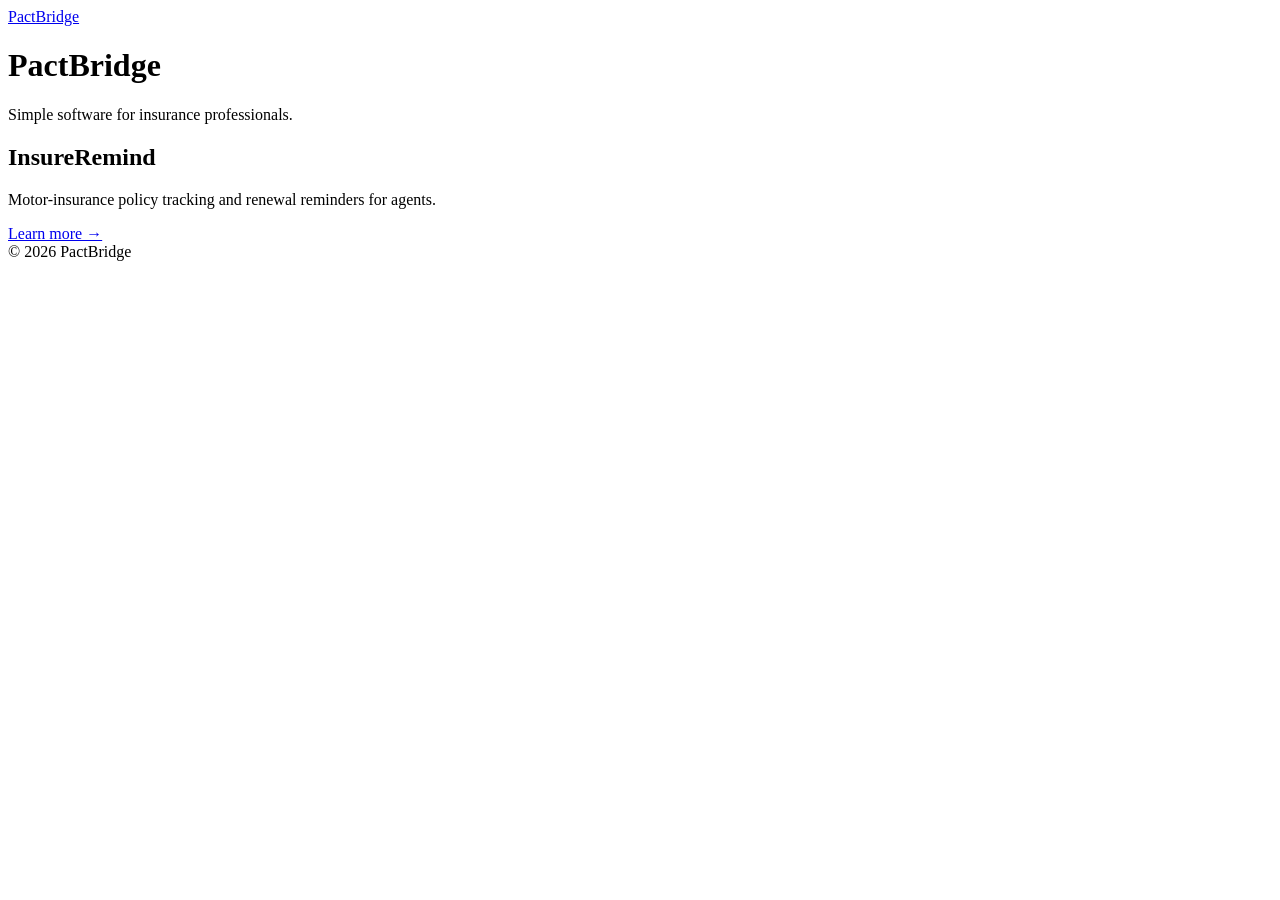
==== site/index.html @ a8bca1b5 "Initial PactBridge site with InsureRemind landing page Static site for pactbridge.in on Azure Static" ====
<!doctype html>
<html lang="en">
<head>
  <meta charset="utf-8">
  <meta name="viewport" content="width=device-width, initial-scale=1">
  <title>PactBridge</title>
  <meta name="description" content="PactBridge builds simple software for insurance professionals.">
  <link rel="stylesheet" href="/styles.css">
</head>
<body>
  <header>
    <div class="wrap">
      <a class="brand" href="/">PactBridge</a>
    </div>
  </header>

  <main>
    <div class="wrap">
      <h1>PactBridge</h1>
      <p class="lead">Simple software for insurance professionals.</p>

      <div class="card">
        <h2>InsureRemind</h2>
        <p>Motor-insurance policy tracking and renewal reminders for agents.</p>
        <a class="btn-link" href="/insureremind/">Learn more &rarr;</a>
      </div>
    </div>
  </main>

  <footer>
    <div class="wrap">&copy; <span id="y">2026</span> PactBridge</div>
  </footer>
  <script>document.getElementById("y").textContent = new Date().getFullYear();</script>
</body>
</html>
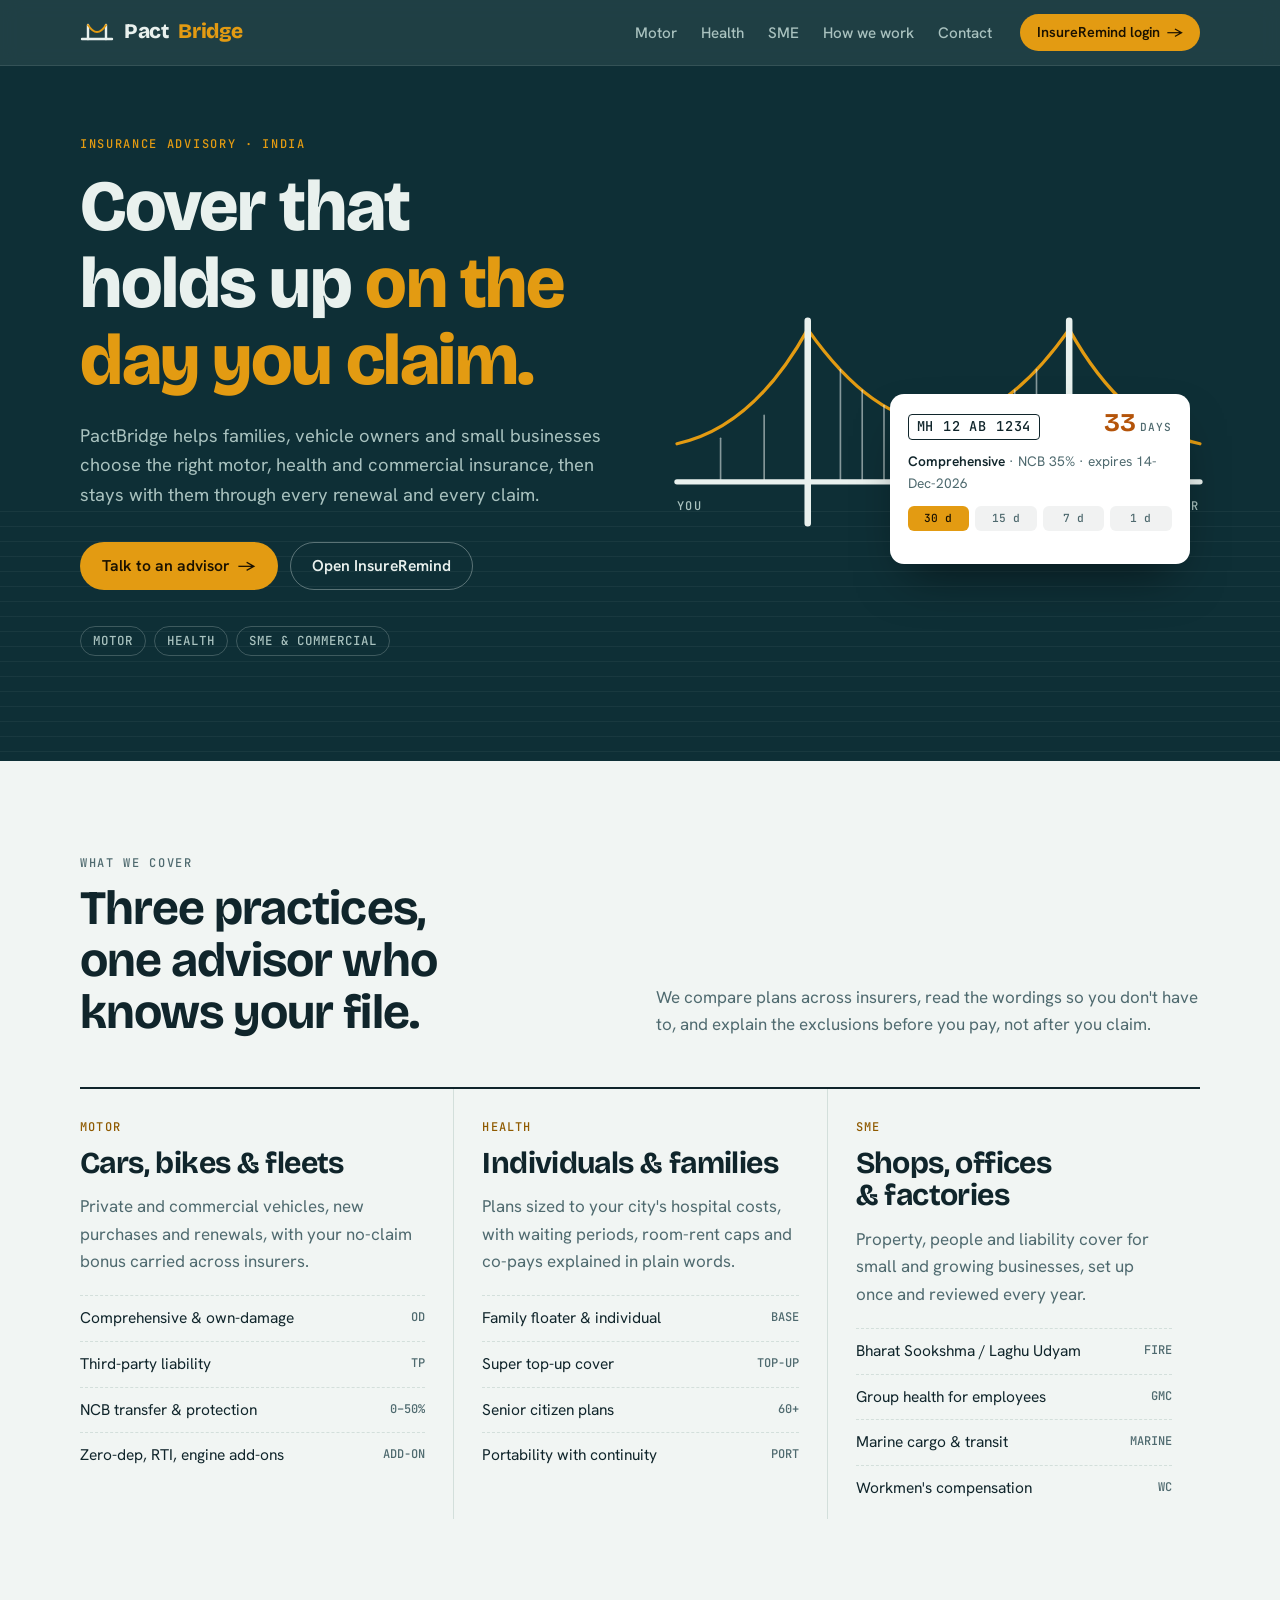
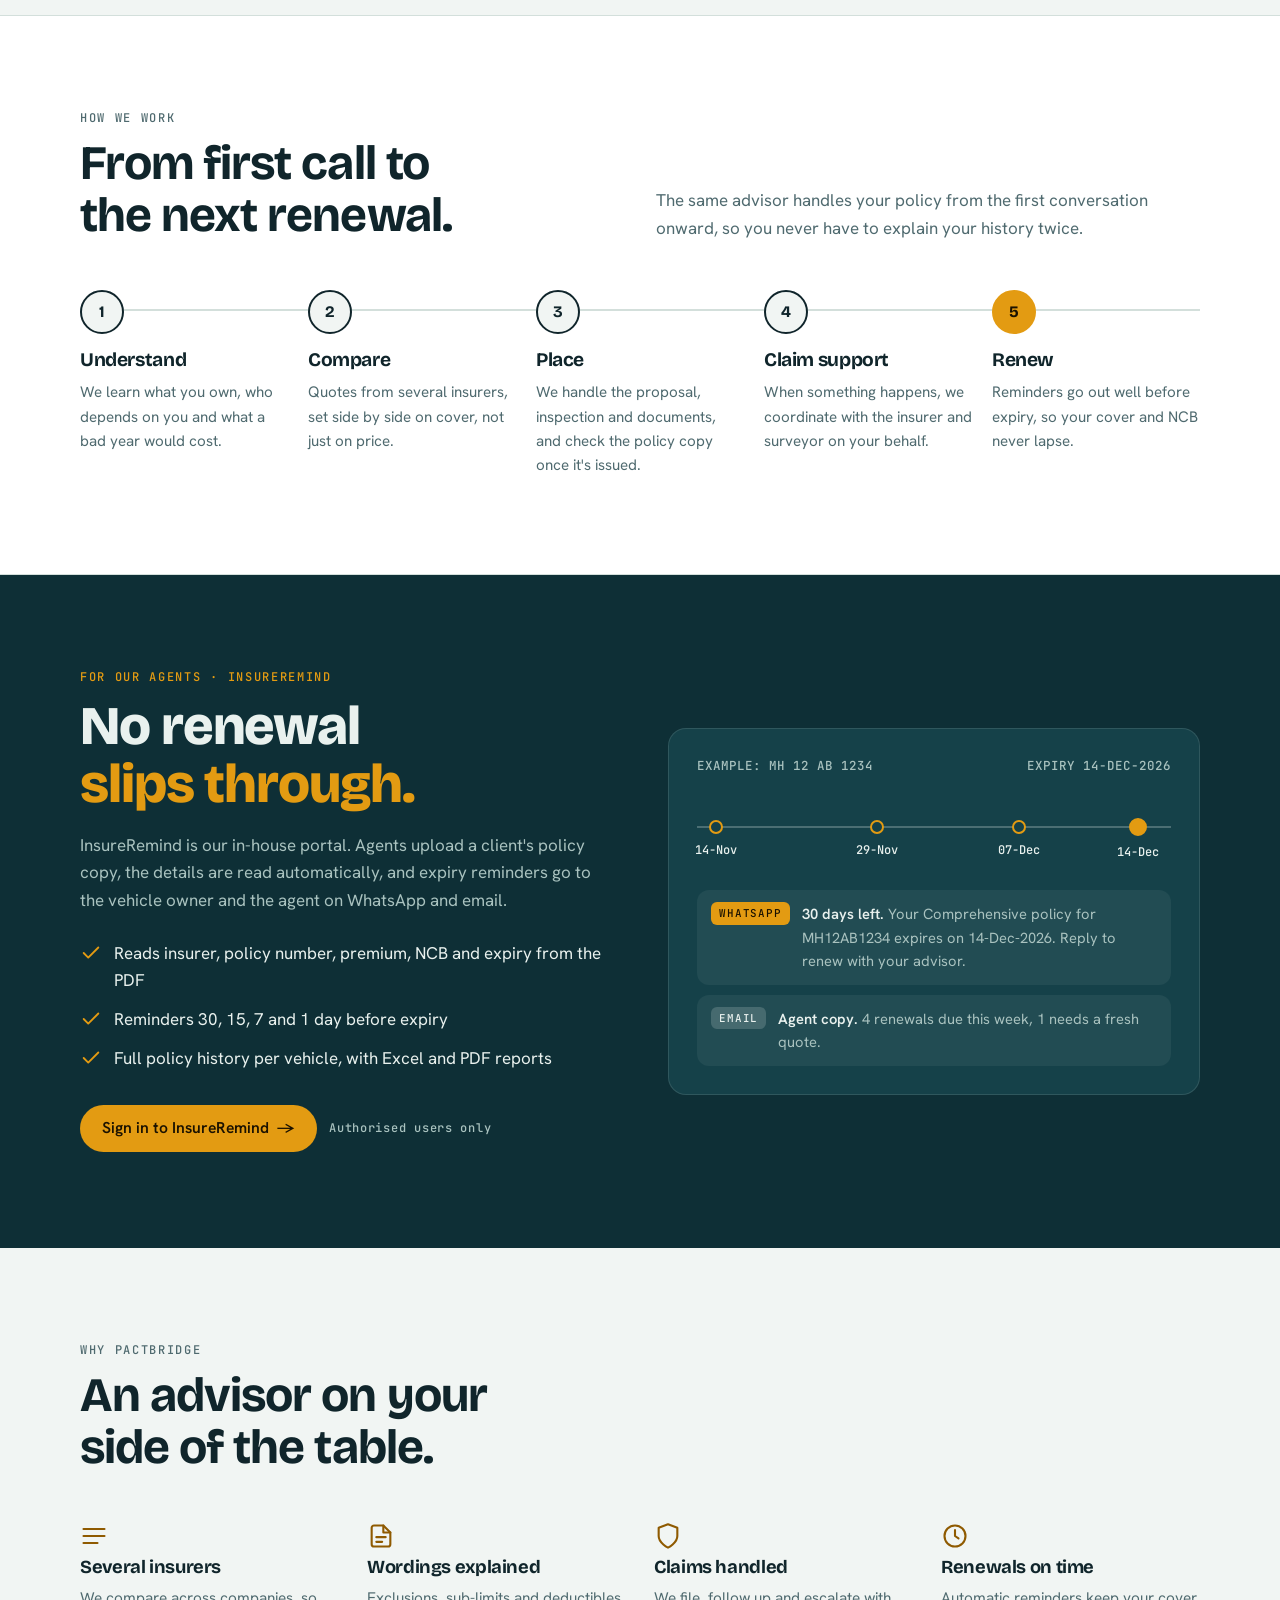
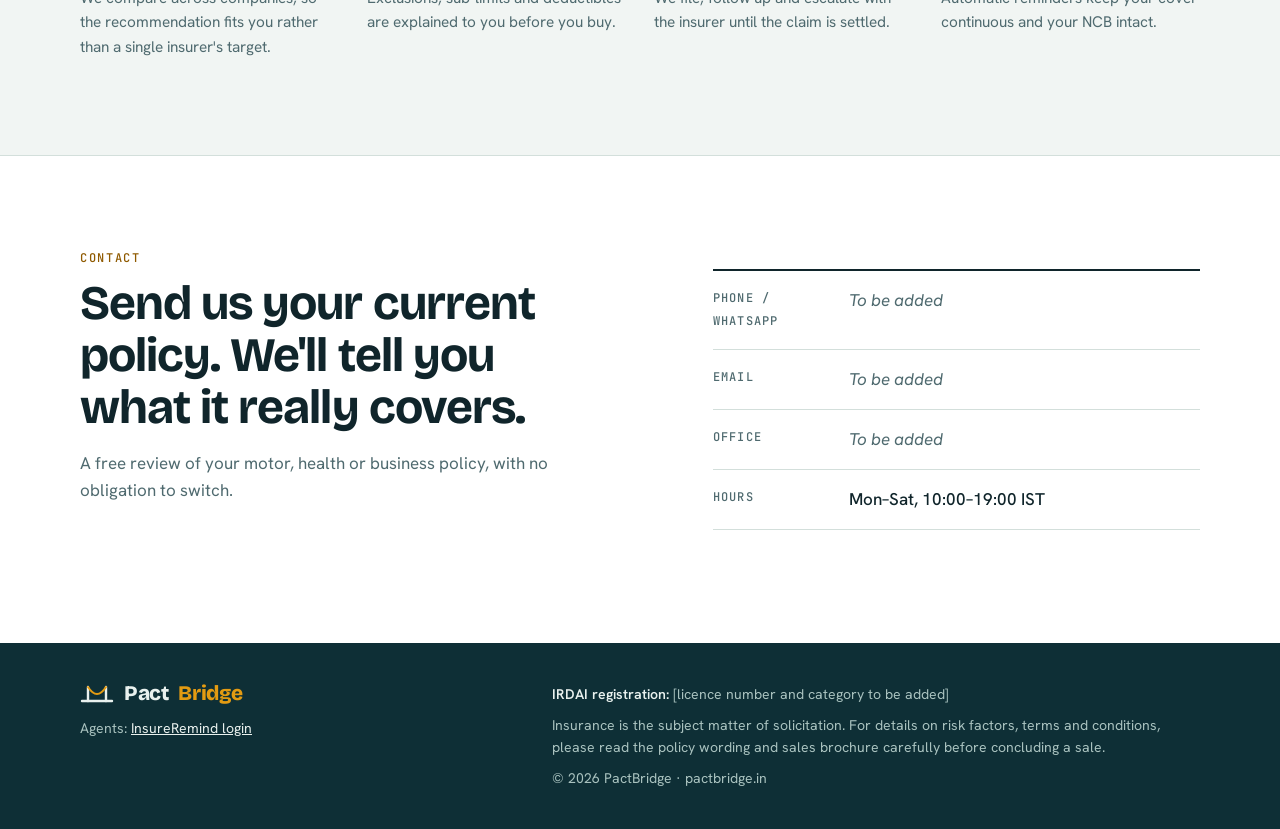
==== commit 41091ee9: "Replace home page with the full PactBridge landing page Practices, process, InsureRemind section and" ====
--- a/site/index.html
+++ b/site/index.html
@@ -1,35 +1,502 @@
 <!doctype html>
 <html lang="en">
 <head>
-  <meta charset="utf-8">
-  <meta name="viewport" content="width=device-width, initial-scale=1">
-  <title>PactBridge</title>
-  <meta name="description" content="PactBridge builds simple software for insurance professionals.">
-  <link rel="stylesheet" href="/styles.css">
-</head>
-<body>
-  <header>
+<meta charset="utf-8">
+<meta name="viewport" content="width=device-width, initial-scale=1, viewport-fit=cover">
+<title>PactBridge</title>
+<meta name="description" content="PactBridge: independent insurance advisory for motor, health and SME cover in India.">
+<link rel="preconnect" href="https://fonts.googleapis.com">
+<link rel="preconnect" href="https://fonts.gstatic.com" crossorigin>
+<link rel="stylesheet" href="https://fonts.googleapis.com/css2?family=Bricolage+Grotesque:opsz,wght@12..96,500;12..96,700;12..96,800&family=Hanken+Grotesk:wght@400;500;600&family=JetBrains+Mono:wght@500&display=swap">
+<style>
+/* Layout: a dark "river" hero with a suspension-bridge drawing, then light bands for practices,
+   process, the InsureRemind tool panel, and contact. Bridge = the pact between client and insurer. */
+:root {
+  --bg: #F1F5F3;          /* paper with a green-teal bias */
+  --surface: #FFFFFF;
+  --fg: #10252B;          /* ink */
+  --muted: #4F6A6F;
+  --line: #D3DFDB;
+  --river: #0E2F36;       /* hero / tool band */
+  --river-2: #154149;
+  --on-river: #E9F1EE;
+  --on-river-muted: #A9C2BF;
+  --accent: #E39B12;      /* marigold */
+  --accent-ink: #8F5A00;  /* accent as text on light ground */
+  --on-accent: #1B1200;
+  --ok: #2E7D5B;
+  --warn: #B4540A;
+  --font-display: "Bricolage Grotesque", "Segoe UI", system-ui, sans-serif;
+  --font-body: "Hanken Grotesk", "Segoe UI", system-ui, sans-serif;
+  --font-mono: "JetBrains Mono", ui-monospace, "Cascadia Mono", Consolas, monospace;
+}
+@media (prefers-color-scheme: dark) {
+  :root:not([data-theme="light"]) {
+    --bg: #0A181C; --surface: #11252A; --fg: #E4EDEA; --muted: #9BB3B0; --line: #1F3A40;
+    --river: #071215; --river-2: #0F262B; --on-river: #E9F1EE; --on-river-muted: #9DB7B4;
+    --accent: #F2B23E; --accent-ink: #F2B23E; --on-accent: #1B1200; --ok: #5CC497; --warn: #F08C3C;
+    color-scheme: dark;
+  }
+}
+:root[data-theme="dark"] {
+  --bg: #0A181C; --surface: #11252A; --fg: #E4EDEA; --muted: #9BB3B0; --line: #1F3A40;
+  --river: #071215; --river-2: #0F262B; --on-river: #E9F1EE; --on-river-muted: #9DB7B4;
+  --accent: #F2B23E; --accent-ink: #F2B23E; --on-accent: #1B1200; --ok: #5CC497; --warn: #F08C3C;
+  color-scheme: dark;
+}
+
+* { box-sizing: border-box; }
+html { scroll-behavior: smooth; }
+body {
+  margin: 0; background: var(--bg); color: var(--fg);
+  font: 400 1.0625rem/1.6 var(--font-body);
+  -webkit-font-smoothing: antialiased;
+}
+body::before { content: ""; position: fixed; inset: 0 0 auto; height: env(safe-area-inset-top, 0px); z-index: 10; background: var(--river); }
+a { color: inherit; }
+h1, h2, h3 { font-family: var(--font-display); line-height: 1.08; margin: 0; text-wrap: balance; letter-spacing: -0.02em; }
+p { margin: 0; }
+:focus-visible { outline: 3px solid var(--accent); outline-offset: 3px; border-radius: 4px; }
+
+.wrap {
+  max-width: 1160px; margin: 0 auto;
+  padding-left: max(20px, env(safe-area-inset-left, 0px));
+  padding-right: max(20px, env(safe-area-inset-right, 0px));
+}
+.eyebrow {
+  font: 500 0.75rem/1 var(--font-mono); letter-spacing: 0.14em; text-transform: uppercase;
+  color: var(--accent-ink);
+}
+
+/* Buttons */
+.btn {
+  display: inline-flex; align-items: center; gap: 0.5em;
+  font: 600 0.98rem/1 var(--font-body); text-decoration: none;
+  padding: 0.95em 1.35em; border-radius: 999px; border: 1.5px solid transparent;
+  transition: transform .15s ease, background-color .15s ease, border-color .15s ease;
+}
+.btn:hover { transform: translateY(-1px); }
+.btn-accent { background: var(--accent); color: var(--on-accent); }
+.btn-accent:hover { background: color-mix(in srgb, var(--accent) 88%, white); }
+.btn-ghost { border-color: color-mix(in srgb, var(--on-river) 35%, transparent); color: var(--on-river); }
+.btn-ghost:hover { border-color: var(--on-river); }
+.btn .arrow { transition: transform .15s ease; }
+.btn:hover .arrow { transform: translateX(3px); }
+
+/* Header */
+.site-header {
+  position: sticky; top: env(safe-area-inset-top, 0px); z-index: 20;
+  background: color-mix(in srgb, var(--river) 92%, transparent);
+  backdrop-filter: blur(10px); -webkit-backdrop-filter: blur(10px);
+  border-bottom: 1px solid color-mix(in srgb, var(--on-river) 10%, transparent);
+  color: var(--on-river);
+}
+.nav { display: flex; align-items: center; gap: 28px; padding-block: 14px; }
+.brand { display: inline-flex; align-items: center; gap: 10px; text-decoration: none; font: 800 1.3rem/1 var(--font-display); letter-spacing: -0.02em; }
+.brand svg { width: 34px; height: 22px; flex: none; }
+.brand b { color: var(--accent); font-weight: 800; }
+.nav-links { display: flex; gap: 24px; margin-left: auto; list-style: none; padding: 0; margin-block: 0; }
+.nav-links a { text-decoration: none; color: var(--on-river-muted); font-weight: 500; font-size: 0.95rem; }
+.nav-links a:hover { color: var(--on-river); }
+.nav .btn { padding: 0.7em 1.1em; font-size: 0.9rem; }
+@media (max-width: 820px) { .nav-links { display: none; } .nav .btn { margin-left: auto; } }
+
+/* Hero */
+.hero { background: var(--river); color: var(--on-river); overflow: hidden; position: relative; }
+.hero::after { /* water shimmer under the deck */
+  content: ""; position: absolute; inset: auto 0 0 0; height: 38%;
+  background: repeating-linear-gradient(180deg, transparent 0 14px, color-mix(in srgb, var(--on-river) 5%, transparent) 14px 15px);
+  pointer-events: none;
+}
+.hero-grid {
+  display: grid; grid-template-columns: 1.05fr 1fr; gap: 48px; align-items: center;
+  padding-block: 72px 88px; position: relative; z-index: 1;
+}
+.hero .eyebrow { color: var(--accent); }
+.hero h1 { font-size: clamp(2.5rem, 5.6vw, 4.6rem); font-weight: 800; margin-top: 18px; }
+.hero h1 em { font-style: normal; color: var(--accent); }
+.hero .lede { margin-top: 22px; max-width: 34em; color: var(--on-river-muted); font-size: 1.15rem; }
+.hero-ctas { display: flex; flex-wrap: wrap; gap: 12px; margin-top: 32px; }
+.lines { display: flex; flex-wrap: wrap; gap: 8px; margin-top: 36px; list-style: none; padding: 0; }
+.lines li {
+  font: 500 0.78rem/1 var(--font-mono); letter-spacing: 0.08em; text-transform: uppercase;
+  padding: 8px 12px; border-radius: 999px; border: 1px solid color-mix(in srgb, var(--on-river) 22%, transparent);
+  color: var(--on-river-muted);
+}
+
+.bridge-art { position: relative; min-width: 0; }
+.bridge-art svg { width: 100%; height: auto; display: block; overflow: visible; }
+.bridge-art .cable, .bridge-art .tower, .bridge-art .deck, .bridge-art .hanger { fill: none; stroke-linecap: round; }
+.bridge-art .tower { stroke: var(--on-river); stroke-width: 6; }
+.bridge-art .deck { stroke: var(--on-river); stroke-width: 5; }
+.bridge-art .cable { stroke: var(--accent); stroke-width: 3; stroke-dasharray: 700; stroke-dashoffset: 0; animation: draw 1.8s .2s ease-out both; }
+.bridge-art .hanger { stroke: color-mix(in srgb, var(--on-river) 55%, transparent); stroke-width: 1.5; }
+.bridge-art .label { font: 500 11px var(--font-mono); letter-spacing: .12em; fill: var(--on-river-muted); }
+@keyframes draw { from { stroke-dashoffset: 700; } to { stroke-dashoffset: 0; } }
+
+.renewal-card {
+  position: absolute; right: 2%; bottom: -6%; width: min(300px, 78%);
+  background: var(--surface); color: var(--fg); border-radius: 14px; padding: 16px 18px;
+  box-shadow: 0 24px 50px -18px rgba(0,0,0,.55);
+  animation: rise .7s 1.1s ease-out both;
+}
+@keyframes rise { from { transform: translateY(12px); } to { transform: none; } }
+.renewal-card .top { display: flex; justify-content: space-between; align-items: baseline; gap: 8px; }
+.plate {
+  font: 500 0.85rem/1 var(--font-mono); letter-spacing: 0.06em;
+  padding: 5px 8px; border: 1.5px solid var(--fg); border-radius: 4px;
+}
+.days { font: 700 1.6rem/1 var(--font-display); color: var(--warn); font-variant-numeric: tabular-nums; }
+.days small { font: 500 0.7rem var(--font-mono); letter-spacing: .08em; color: var(--muted); margin-left: 4px; }
+.renewal-card .meta { margin-top: 10px; font-size: 0.86rem; color: var(--muted); }
+.renewal-card .meta strong { color: var(--fg); font-weight: 600; }
+.ticks { display: flex; gap: 6px; margin-top: 12px; list-style: none; padding: 0; }
+.ticks li {
+  flex: 1; text-align: center; font: 500 0.7rem/1 var(--font-mono); padding: 7px 0; border-radius: 6px;
+  background: color-mix(in srgb, var(--fg) 6%, transparent); color: var(--muted); font-variant-numeric: tabular-nums;
+}
+.ticks li.sent { background: color-mix(in srgb, var(--ok) 16%, transparent); color: var(--ok); }
+.ticks li.next { background: var(--accent); color: var(--on-accent); }
+
+@media (max-width: 900px) {
+  .hero-grid { grid-template-columns: 1fr; padding-block: 48px 96px; }
+  .bridge-art { max-width: 520px; }
+}
+
+/* Sections */
+section { padding-block: 96px; }
+.section-head { display: grid; grid-template-columns: 1fr 1fr; gap: 32px; align-items: end; margin-bottom: 48px; }
+.section-head h2 { font-size: clamp(2rem, 3.8vw, 3rem); font-weight: 700; margin-top: 14px; }
+.section-head p { color: var(--muted); max-width: 32em; }
+@media (max-width: 760px) { .section-head { grid-template-columns: 1fr; } section { padding-block: 72px; } }
+
+/* Practices */
+.practices { display: grid; grid-template-columns: repeat(3, 1fr); gap: 0; border-top: 2px solid var(--fg); }
+.practice { padding: 32px 28px 8px 0; display: flex; flex-direction: column; gap: 14px; min-width: 0; }
+.practice + .practice { padding-left: 28px; border-left: 1px solid var(--line); }
+.practice .tag { font: 500 0.75rem/1 var(--font-mono); color: var(--accent-ink); letter-spacing: .1em; }
+.practice h3 { font-size: 1.9rem; font-weight: 700; }
+.practice p { color: var(--muted); }
+.practice ul { list-style: none; padding: 0; margin: 6px 0 0; display: grid; gap: 0; }
+.practice li { padding: 10px 0; border-top: 1px dashed var(--line); font-size: 0.97rem; display: flex; justify-content: space-between; gap: 12px; }
+.practice li span { color: var(--muted); font: 500 0.75rem/1.9 var(--font-mono); white-space: nowrap; }
+@media (max-width: 900px) {
+  .practices { grid-template-columns: 1fr; }
+  .practice, .practice + .practice { padding: 28px 0 8px; border-left: 0; }
+  .practice + .practice { border-top: 1px solid var(--line); }
+}
+
+/* Process */
+.process-band { background: var(--surface); border-block: 1px solid var(--line); }
+.steps { display: grid; grid-template-columns: repeat(5, 1fr); gap: 20px; list-style: none; padding: 0; margin: 0; counter-reset: step; position: relative; }
+.steps::before { content: ""; position: absolute; left: 0; right: 0; top: 19px; height: 2px; background: var(--line); }
+.steps li { counter-increment: step; position: relative; display: grid; gap: 10px; align-content: start; min-width: 0; }
+.steps li::before {
+  content: counter(step); width: 40px; height: 40px; border-radius: 50%;
+  display: grid; place-items: center; font: 700 1rem/1 var(--font-display);
+  background: var(--bg); border: 2px solid var(--fg); position: relative;
+}
+.steps li:last-child::before { background: var(--accent); border-color: var(--accent); color: var(--on-accent); }
+.steps h3 { font-size: 1.2rem; font-weight: 700; margin-top: 6px; }
+.steps p { color: var(--muted); font-size: 0.95rem; }
+@media (max-width: 900px) {
+  .steps { grid-template-columns: 1fr; gap: 28px; }
+  .steps::before { left: 19px; right: auto; top: 0; bottom: 0; width: 2px; height: auto; }
+  .steps li { grid-template-columns: 40px 1fr; column-gap: 18px; }
+  .steps li::before { grid-row: span 2; }
+  .steps h3 { margin-top: 8px; }
+}
+
+/* InsureRemind */
+.tool { background: var(--river); color: var(--on-river); }
+.tool-grid { display: grid; grid-template-columns: 1fr 1fr; gap: 56px; align-items: center; }
+.tool .eyebrow { color: var(--accent); }
+.tool h2 { font-size: clamp(2.2rem, 4.4vw, 3.4rem); font-weight: 800; margin-top: 14px; }
+.tool h2 span { color: var(--accent); }
+.tool p.lede { color: var(--on-river-muted); margin-top: 18px; max-width: 32em; }
+.tool ul.feats { list-style: none; padding: 0; margin: 26px 0 32px; display: grid; gap: 12px; }
+.tool ul.feats li { display: grid; grid-template-columns: 22px 1fr; gap: 12px; color: var(--on-river); }
+.tool ul.feats svg { width: 22px; height: 22px; margin-top: 2px; }
+.tool .ctas { display: flex; flex-wrap: wrap; gap: 12px; align-items: center; }
+.tool .note { font: 500 0.75rem var(--font-mono); color: var(--on-river-muted); letter-spacing: .06em; }
+
+.timeline { background: var(--river-2); border-radius: 18px; padding: 28px; border: 1px solid color-mix(in srgb, var(--on-river) 12%, transparent); min-width: 0; }
+.timeline .tl-head { display: flex; justify-content: space-between; gap: 12px; flex-wrap: wrap; font: 500 0.78rem var(--font-mono); color: var(--on-river-muted); letter-spacing: .08em; text-transform: uppercase; }
+.track { position: relative; margin: 34px 0 8px; height: 64px; }
+.track::before { content: ""; position: absolute; left: 0; right: 0; top: 18px; height: 2px; background: color-mix(in srgb, var(--on-river) 25%, transparent); }
+.pin { position: absolute; top: 0; transform: translateX(-50%); display: grid; justify-items: center; gap: 8px; }
+.pin i { width: 14px; height: 14px; margin-top: 12px; border-radius: 50%; background: var(--river-2); border: 2px solid var(--accent); }
+.pin b { font: 500 0.75rem var(--font-mono); color: var(--on-river); white-space: nowrap; font-variant-numeric: tabular-nums; }
+.pin.end i { background: var(--accent); width: 18px; height: 18px; margin-top: 10px; }
+.msgs { display: grid; gap: 10px; margin-top: 18px; }
+.msg { display: grid; grid-template-columns: auto 1fr; gap: 12px; align-items: start; padding: 12px 14px; border-radius: 12px; background: color-mix(in srgb, var(--on-river) 6%, transparent); font-size: 0.92rem; }
+.msg .ch { font: 500 0.68rem/1 var(--font-mono); letter-spacing: .08em; padding: 6px 8px; border-radius: 6px; background: var(--accent); color: var(--on-accent); }
+.msg .ch.mail { background: color-mix(in srgb, var(--on-river) 18%, transparent); color: var(--on-river); }
+.msg p { color: var(--on-river-muted); }
+.msg p strong { color: var(--on-river); font-weight: 600; }
+@media (max-width: 900px) { .tool-grid { grid-template-columns: 1fr; } }
+
+/* Why */
+.why { display: grid; grid-template-columns: repeat(4, 1fr); gap: 28px; }
+.why div { display: grid; gap: 8px; align-content: start; min-width: 0; }
+.why h3 { font-size: 1.15rem; font-weight: 700; }
+.why p { color: var(--muted); font-size: 0.96rem; }
+.why svg { width: 28px; height: 28px; color: var(--accent-ink); }
+@media (max-width: 900px) { .why { grid-template-columns: 1fr 1fr; } }
+@media (max-width: 520px) { .why { grid-template-columns: 1fr; } }
+
+/* Contact */
+.contact { background: var(--surface); border-top: 1px solid var(--line); }
+.contact-grid { display: grid; grid-template-columns: 1.2fr 1fr; gap: 48px; align-items: start; }
+.contact h2 { font-size: clamp(2rem, 3.8vw, 3rem); font-weight: 700; margin-top: 14px; }
+.contact p.lede { color: var(--muted); margin-top: 16px; max-width: 30em; }
+.details { display: grid; gap: 0; border-top: 2px solid var(--fg); }
+.details div { display: grid; grid-template-columns: 120px 1fr; gap: 16px; padding: 16px 0; border-bottom: 1px solid var(--line); min-width: 0; }
+.details dt { font: 500 0.75rem/1.9 var(--font-mono); letter-spacing: .1em; text-transform: uppercase; color: var(--muted); }
+.details dd { margin: 0; font-weight: 500; overflow-wrap: anywhere; user-select: all; }
+.details .tbd { color: var(--muted); font-style: italic; font-weight: 400; user-select: auto; }
+@media (max-width: 820px) { .contact-grid { grid-template-columns: 1fr; } .details div { grid-template-columns: 1fr; gap: 4px; } }
+
+/* Footer */
+footer { background: var(--river); color: var(--on-river-muted); font-size: 0.88rem; }
+.foot { display: flex; flex-wrap: wrap; gap: 20px 40px; justify-content: space-between; padding-block: 40px; }
+.foot .brand { color: var(--on-river); }
+.foot a { color: var(--on-river); }
+.foot .legal { max-width: 46em; display: grid; gap: 8px; }
+.foot .legal strong { color: var(--on-river); font-weight: 600; }
+
+@media (prefers-reduced-motion: reduce) {
+  *, *::before, *::after { animation: none !important; transition: none !important; }
+  html { scroll-behavior: auto; }
+}
+</style>
+
+<header class="site-header">
+  <nav class="wrap nav" aria-label="Main">
+    <a class="brand" href="#top" aria-label="PactBridge home">
+      <svg viewBox="0 0 34 22" aria-hidden="true"><path d="M2 18 H32" stroke="currentColor" stroke-width="2.4" stroke-linecap="round"/><path d="M8 18 V4 M26 18 V4" stroke="currentColor" stroke-width="2.4" stroke-linecap="round"/><path d="M8 4 Q17 18 26 4" fill="none" stroke="#E39B12" stroke-width="2" stroke-linecap="round"/></svg>
+      Pact<b>Bridge</b>
+    </a>
+    <ul class="nav-links">
+      <li><a href="#cover">Motor</a></li>
+      <li><a href="#cover">Health</a></li>
+      <li><a href="#cover">SME</a></li>
+      <li><a href="#how">How we work</a></li>
+      <li><a href="#contact">Contact</a></li>
+    </ul>
+    <a class="btn btn-accent" href="https://app.pactbridge.in/">InsureRemind login <span class="arrow" aria-hidden="true">→</span></a>
+  </nav>
+</header>
+
+<main id="top">
+  <section class="hero" style="padding-block:0">
+    <div class="wrap hero-grid">
+      <div>
+        <p class="eyebrow">Insurance advisory · India</p>
+        <h1>Cover that holds up <em>on the day you claim.</em></h1>
+        <p class="lede">PactBridge helps families, vehicle owners and small businesses choose the right motor, health and commercial insurance, then stays with them through every renewal and every claim.</p>
+        <div class="hero-ctas">
+          <a class="btn btn-accent" href="#contact">Talk to an advisor <span class="arrow" aria-hidden="true">→</span></a>
+          <a class="btn btn-ghost" href="https://app.pactbridge.in/">Open InsureRemind</a>
+        </div>
+        <ul class="lines" aria-label="Lines of business">
+          <li>Motor</li><li>Health</li><li>SME &amp; Commercial</li>
+        </ul>
+      </div>
+
+      <div class="bridge-art" aria-hidden="true">
+        <svg viewBox="0 0 480 260">
+          <path class="cable" d="M0 165 Q70 150 120 60 Q240 230 360 60 Q410 150 480 165"/>
+          <g class="hanger">
+            <line x1="150" y1="97" x2="150" y2="200"/><line x1="170" y1="116" x2="170" y2="200"/>
+            <line x1="190" y1="130" x2="190" y2="200"/><line x1="210" y1="140" x2="210" y2="200"/>
+            <line x1="230" y1="144" x2="230" y2="200"/><line x1="250" y1="144" x2="250" y2="200"/>
+            <line x1="270" y1="140" x2="270" y2="200"/><line x1="290" y1="130" x2="290" y2="200"/>
+            <line x1="310" y1="116" x2="310" y2="200"/><line x1="330" y1="97" x2="330" y2="200"/>
+            <line x1="40" y1="160" x2="40" y2="200"/><line x1="80" y1="139" x2="80" y2="200"/>
+            <line x1="400" y1="139" x2="400" y2="200"/><line x1="440" y1="160" x2="440" y2="200"/>
+          </g>
+          <path class="tower" d="M120 238 V52 M360 238 V52"/>
+          <path class="deck" d="M0 200 H480"/>
+          <text class="label" x="0" y="226">YOU</text>
+          <text class="label" x="480" y="226" text-anchor="end">INSURER</text>
+        </svg>
+
+        <div class="renewal-card">
+          <div class="top">
+            <span class="plate">MH 12 AB 1234</span>
+            <span class="days">33<small>DAYS</small></span>
+          </div>
+          <p class="meta"><strong>Comprehensive</strong> · NCB 35% · expires 14-Dec-2026</p>
+          <ul class="ticks" aria-label="Reminder schedule">
+            <li class="next">30 d</li><li>15 d</li><li>7 d</li><li>1 d</li>
+          </ul>
+        </div>
+      </div>
+    </div>
+  </section>
+
+  <section id="cover">
     <div class="wrap">
-      <a class="brand" href="/">PactBridge</a>
-    </div>
-  </header>
-
-  <main>
+      <div class="section-head">
+        <div>
+          <p class="eyebrow">What we cover</p>
+          <h2>Three practices, one advisor who knows your file.</h2>
+        </div>
+        <p>We compare plans across insurers, read the wordings so you don't have to, and explain the exclusions before you pay, not after you claim.</p>
+      </div>
+
+      <div class="practices">
+        <article class="practice">
+          <span class="tag">MOTOR</span>
+          <h3>Cars, bikes &amp; fleets</h3>
+          <p>Private and commercial vehicles, new purchases and renewals, with your no-claim bonus carried across insurers.</p>
+          <ul>
+            <li>Comprehensive &amp; own-damage <span>OD</span></li>
+            <li>Third-party liability <span>TP</span></li>
+            <li>NCB transfer &amp; protection <span>0–50%</span></li>
+            <li>Zero-dep, RTI, engine add-ons <span>ADD-ON</span></li>
+          </ul>
+        </article>
+        <article class="practice">
+          <span class="tag">HEALTH</span>
+          <h3>Individuals &amp; families</h3>
+          <p>Plans sized to your city's hospital costs, with waiting periods, room-rent caps and co-pays explained in plain words.</p>
+          <ul>
+            <li>Family floater &amp; individual <span>BASE</span></li>
+            <li>Super top-up cover <span>TOP-UP</span></li>
+            <li>Senior citizen plans <span>60+</span></li>
+            <li>Portability with continuity <span>PORT</span></li>
+          </ul>
+        </article>
+        <article class="practice">
+          <span class="tag">SME</span>
+          <h3>Shops, offices &amp; factories</h3>
+          <p>Property, people and liability cover for small and growing businesses, set up once and reviewed every year.</p>
+          <ul>
+            <li>Bharat Sookshma / Laghu Udyam <span>FIRE</span></li>
+            <li>Group health for employees <span>GMC</span></li>
+            <li>Marine cargo &amp; transit <span>MARINE</span></li>
+            <li>Workmen's compensation <span>WC</span></li>
+          </ul>
+        </article>
+      </div>
+    </div>
+  </section>
+
+  <section id="how" class="process-band">
     <div class="wrap">
-      <h1>PactBridge</h1>
-      <p class="lead">Simple software for insurance professionals.</p>
-
-      <div class="card">
-        <h2>InsureRemind</h2>
-        <p>Motor-insurance policy tracking and renewal reminders for agents.</p>
-        <a class="btn-link" href="/insureremind/">Learn more &rarr;</a>
-      </div>
-    </div>
-  </main>
-
-  <footer>
-    <div class="wrap">&copy; <span id="y">2026</span> PactBridge</div>
-  </footer>
-  <script>document.getElementById("y").textContent = new Date().getFullYear();</script>
-</body>
+      <div class="section-head">
+        <div>
+          <p class="eyebrow">How we work</p>
+          <h2>From first call to the next renewal.</h2>
+        </div>
+        <p>The same advisor handles your policy from the first conversation onward, so you never have to explain your history twice.</p>
+      </div>
+      <ol class="steps">
+        <li><h3>Understand</h3><p>We learn what you own, who depends on you and what a bad year would cost.</p></li>
+        <li><h3>Compare</h3><p>Quotes from several insurers, set side by side on cover, not just on price.</p></li>
+        <li><h3>Place</h3><p>We handle the proposal, inspection and documents, and check the policy copy once it's issued.</p></li>
+        <li><h3>Claim support</h3><p>When something happens, we coordinate with the insurer and surveyor on your behalf.</p></li>
+        <li><h3>Renew</h3><p>Reminders go out well before expiry, so your cover and NCB never lapse.</p></li>
+      </ol>
+    </div>
+  </section>
+
+  <section id="insureremind" class="tool">
+    <div class="wrap tool-grid">
+      <div>
+        <p class="eyebrow">For our agents · InsureRemind</p>
+        <h2>No renewal <span>slips through.</span></h2>
+        <p class="lede">InsureRemind is our in-house portal. Agents upload a client's policy copy, the details are read automatically, and expiry reminders go to the vehicle owner and the agent on WhatsApp and email.</p>
+        <ul class="feats">
+          <li><svg viewBox="0 0 24 24" fill="none" stroke="currentColor" stroke-width="2" stroke-linecap="round" stroke-linejoin="round" aria-hidden="true"><path d="M20 6 9 17l-5-5" stroke="var(--accent)"/></svg><span>Reads insurer, policy number, premium, NCB and expiry from the PDF</span></li>
+          <li><svg viewBox="0 0 24 24" fill="none" stroke="currentColor" stroke-width="2" stroke-linecap="round" stroke-linejoin="round" aria-hidden="true"><path d="M20 6 9 17l-5-5" stroke="var(--accent)"/></svg><span>Reminders 30, 15, 7 and 1 day before expiry</span></li>
+          <li><svg viewBox="0 0 24 24" fill="none" stroke="currentColor" stroke-width="2" stroke-linecap="round" stroke-linejoin="round" aria-hidden="true"><path d="M20 6 9 17l-5-5" stroke="var(--accent)"/></svg><span>Full policy history per vehicle, with Excel and PDF reports</span></li>
+        </ul>
+        <div class="ctas">
+          <a class="btn btn-accent" href="https://app.pactbridge.in/">Sign in to InsureRemind <span class="arrow" aria-hidden="true">→</span></a>
+          <span class="note">Authorised users only</span>
+        </div>
+      </div>
+
+      <div class="timeline" aria-label="Example reminder schedule">
+        <div class="tl-head"><span>Example: MH 12 AB 1234</span><span>Expiry 14-Dec-2026</span></div>
+        <div class="track">
+          <div class="pin" style="left:4%"><i></i><b>14-Nov</b></div>
+          <div class="pin" style="left:38%"><i></i><b>29-Nov</b></div>
+          <div class="pin" style="left:68%"><i></i><b>07-Dec</b></div>
+          <div class="pin end" style="left:93%"><i></i><b>14-Dec</b></div>
+        </div>
+        <div class="msgs">
+          <div class="msg"><span class="ch">WHATSAPP</span><p><strong>30 days left.</strong> Your Comprehensive policy for MH12AB1234 expires on 14-Dec-2026. Reply to renew with your advisor.</p></div>
+          <div class="msg"><span class="ch mail">EMAIL</span><p><strong>Agent copy.</strong> 4 renewals due this week, 1 needs a fresh quote.</p></div>
+        </div>
+      </div>
+    </div>
+  </section>
+
+  <section>
+    <div class="wrap">
+      <div class="section-head">
+        <div>
+          <p class="eyebrow">Why PactBridge</p>
+          <h2>An advisor on your side of the table.</h2>
+        </div>
+      </div>
+      <div class="why">
+        <div>
+          <svg viewBox="0 0 24 24" fill="none" stroke="currentColor" stroke-width="1.8" stroke-linecap="round" stroke-linejoin="round" aria-hidden="true"><path d="M3 6h18M3 12h18M3 18h12"/></svg>
+          <h3>Several insurers</h3><p>We compare across companies, so the recommendation fits you rather than a single insurer's target.</p>
+        </div>
+        <div>
+          <svg viewBox="0 0 24 24" fill="none" stroke="currentColor" stroke-width="1.8" stroke-linecap="round" stroke-linejoin="round" aria-hidden="true"><path d="M14 3H6a2 2 0 0 0-2 2v14a2 2 0 0 0 2 2h12a2 2 0 0 0 2-2V9z"/><path d="M14 3v6h6M8 13h8M8 17h5"/></svg>
+          <h3>Wordings explained</h3><p>Exclusions, sub-limits and deductibles are explained to you before you buy.</p>
+        </div>
+        <div>
+          <svg viewBox="0 0 24 24" fill="none" stroke="currentColor" stroke-width="1.8" stroke-linecap="round" stroke-linejoin="round" aria-hidden="true"><path d="M12 22s8-4 8-10V5l-8-3-8 3v7c0 6 8 10 8 10z"/></svg>
+          <h3>Claims handled</h3><p>We file, follow up and escalate with the insurer until the claim is settled.</p>
+        </div>
+        <div>
+          <svg viewBox="0 0 24 24" fill="none" stroke="currentColor" stroke-width="1.8" stroke-linecap="round" stroke-linejoin="round" aria-hidden="true"><circle cx="12" cy="12" r="9"/><path d="M12 7v5l3 2"/></svg>
+          <h3>Renewals on time</h3><p>Automatic reminders keep your cover continuous and your NCB intact.</p>
+        </div>
+      </div>
+    </div>
+  </section>
+
+  <section id="contact" class="contact">
+    <div class="wrap contact-grid">
+      <div>
+        <p class="eyebrow">Contact</p>
+        <h2>Send us your current policy. We'll tell you what it really covers.</h2>
+        <p class="lede">A free review of your motor, health or business policy, with no obligation to switch.</p>
+      </div>
+      <dl class="details">
+        <div><dt>Phone / WhatsApp</dt><dd class="tbd">To be added</dd></div>
+        <div><dt>Email</dt><dd class="tbd">To be added</dd></div>
+        <div><dt>Office</dt><dd class="tbd">To be added</dd></div>
+        <div><dt>Hours</dt><dd>Mon–Sat, 10:00–19:00 IST</dd></div>
+      </dl>
+    </div>
+  </section>
+</main>
+
+<footer>
+  <div class="wrap foot">
+    <div style="display:grid;gap:12px;align-content:start">
+      <a class="brand" href="#top">
+        <svg viewBox="0 0 34 22" aria-hidden="true"><path d="M2 18 H32" stroke="currentColor" stroke-width="2.4" stroke-linecap="round"/><path d="M8 18 V4 M26 18 V4" stroke="currentColor" stroke-width="2.4" stroke-linecap="round"/><path d="M8 4 Q17 18 26 4" fill="none" stroke="#E39B12" stroke-width="2" stroke-linecap="round"/></svg>
+        Pact<b>Bridge</b>
+      </a>
+      <span>Agents: <a href="https://app.pactbridge.in/">InsureRemind login</a></span>
+    </div>
+    <div class="legal">
+      <p><strong>IRDAI registration:</strong> [licence number and category to be added]</p>
+      <p>Insurance is the subject matter of solicitation. For details on risk factors, terms and conditions, please read the policy wording and sales brochure carefully before concluding a sale.</p>
+      <p>© 2026 PactBridge · pactbridge.in</p>
+    </div>
+  </div>
+</footer>
+
 </html>
